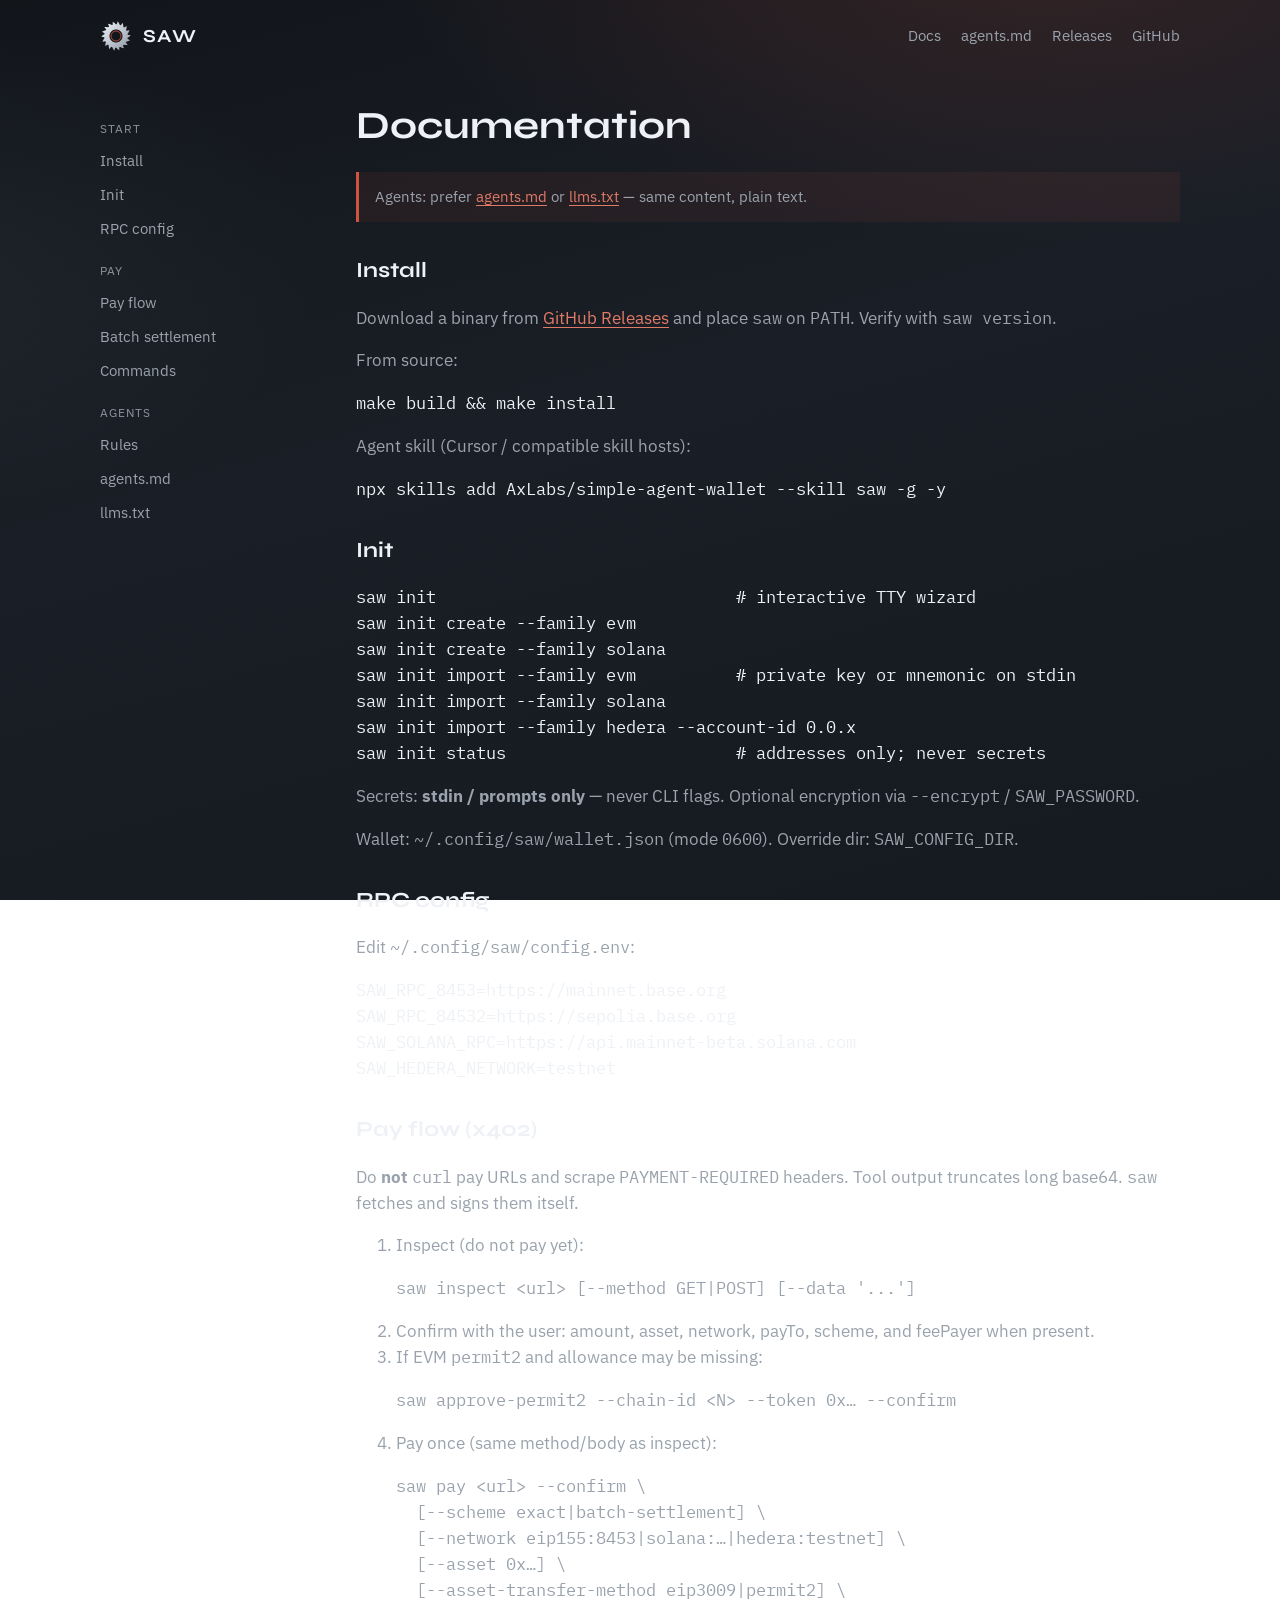
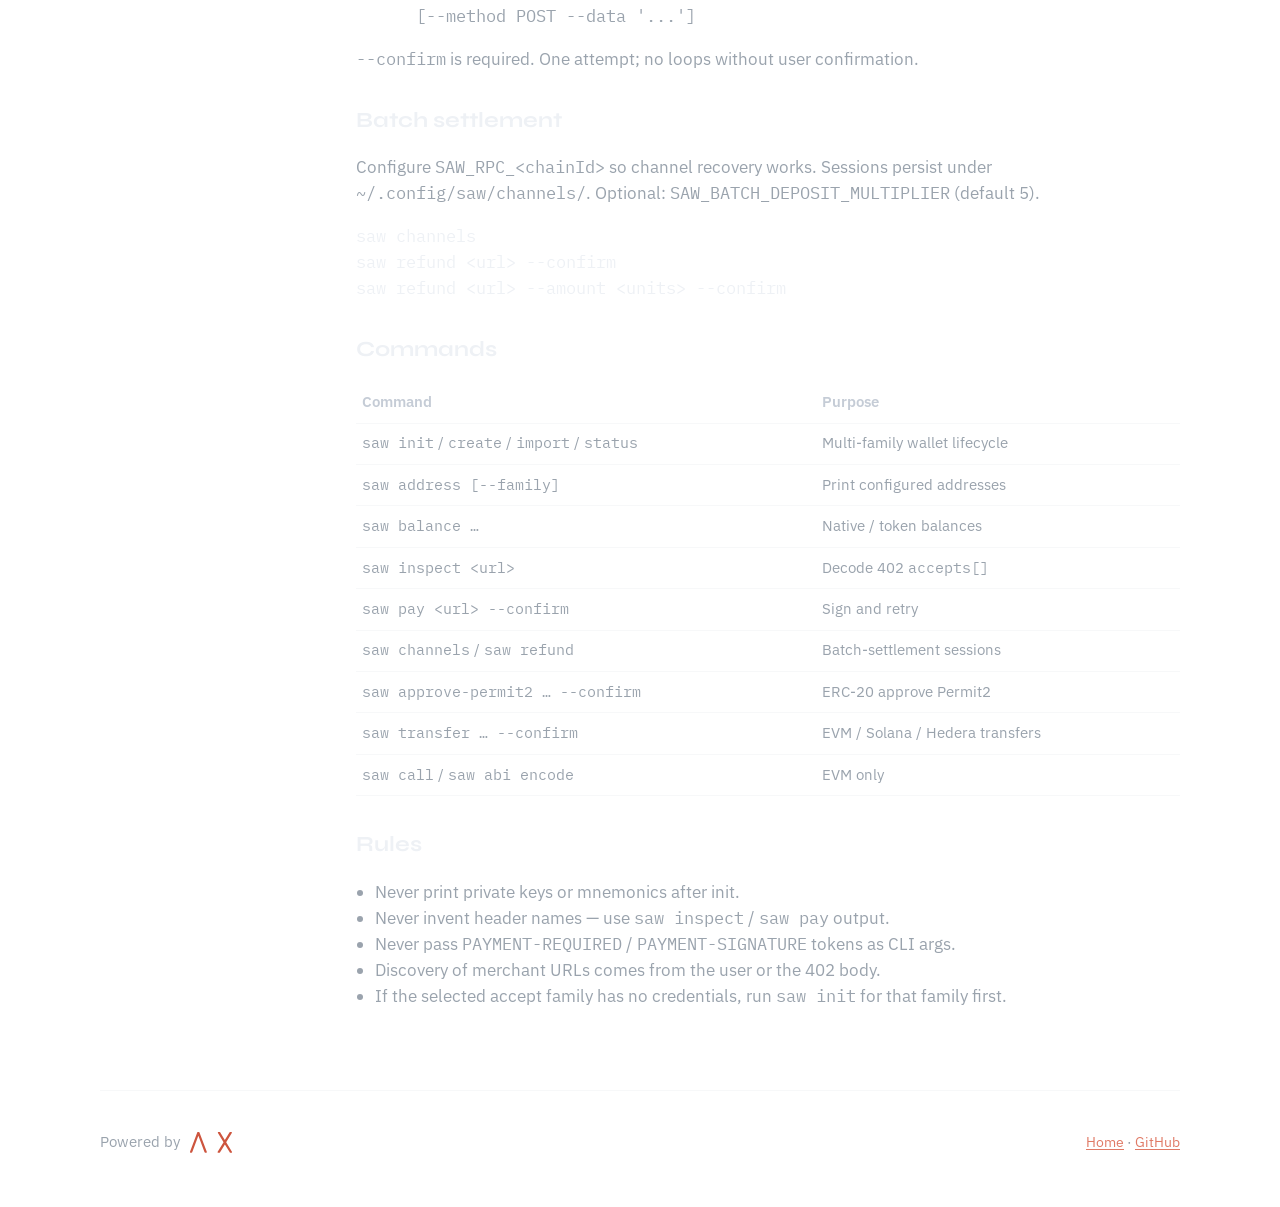
==== docs/docs/index.html @ 2895091c "feat: initial Simple Agent Wallet (saw) release CLI for multi-family x402 payments, agent skill, Apa" ====
<!DOCTYPE html>
<html lang="en">
  <head>
    <meta charset="utf-8" />
    <meta name="viewport" content="width=device-width, initial-scale=1" />
    <title>Docs — SAW</title>
    <meta name="description" content="Documentation for SAW — Simple Agent Wallet." />
    <link rel="icon" href="../assets/saw-mark.svg" type="image/svg+xml" />
    <link rel="preconnect" href="https://fonts.googleapis.com" />
    <link rel="preconnect" href="https://fonts.gstatic.com" crossorigin />
    <link
      href="https://fonts.googleapis.com/css2?family=IBM+Plex+Mono:wght@400;500&family=IBM+Plex+Sans:wght@400;500;600&family=Syne:wght@600;700;800&display=swap"
      rel="stylesheet"
    />
    <link rel="stylesheet" href="../assets/site.css" />
  </head>
  <body>
    <div class="wrap">
      <header class="top">
        <a class="brand" href="../">
          <img src="../assets/saw-mark.svg" alt="" width="32" height="32" />
          <span>SAW</span>
        </a>
        <nav class="nav" aria-label="Primary">
          <a href="./" aria-current="page">Docs</a>
          <a href="../agents.md">agents.md</a>
          <a href="https://github.com/AxLabs/simple-agent-wallet/releases">Releases</a>
          <a href="https://github.com/AxLabs/simple-agent-wallet">GitHub</a>
        </nav>
      </header>

      <div class="docs-shell">
        <nav class="docs-nav" aria-label="Docs">
          <div class="group">Start</div>
          <a href="#install">Install</a>
          <a href="#init">Init</a>
          <a href="#rpc">RPC config</a>
          <div class="group">Pay</div>
          <a href="#pay">Pay flow</a>
          <a href="#batch">Batch settlement</a>
          <a href="#commands">Commands</a>
          <div class="group">Agents</div>
          <a href="#rules">Rules</a>
          <a href="../agents.md">agents.md</a>
          <a href="../llms.txt">llms.txt</a>
        </nav>

        <article class="docs-body">
          <h1>Documentation</h1>
          <p class="agent-note">
            Agents: prefer <a href="../agents.md">agents.md</a> or
            <a href="../llms.txt">llms.txt</a> — same content, plain text.
          </p>

          <h2 id="install">Install</h2>
          <p>
            Download a binary from
            <a href="https://github.com/AxLabs/simple-agent-wallet/releases">GitHub Releases</a>
            and place <code>saw</code> on <code>PATH</code>. Verify with
            <code>saw version</code>.
          </p>
          <p>From source:</p>
          <pre><code>make build &amp;&amp; make install</code></pre>
          <p>Agent skill (Cursor / compatible skill hosts):</p>
          <pre><code>npx skills add AxLabs/simple-agent-wallet --skill saw -g -y</code></pre>

          <h2 id="init">Init</h2>
          <pre><code>saw init                              # interactive TTY wizard
saw init create --family evm
saw init create --family solana
saw init import --family evm          # private key or mnemonic on stdin
saw init import --family solana
saw init import --family hedera --account-id 0.0.x
saw init status                       # addresses only; never secrets</code></pre>
          <p>
            Secrets: <strong>stdin / prompts only</strong> — never CLI flags.
            Optional encryption via <code>--encrypt</code> /
            <code>SAW_PASSWORD</code>.
          </p>
          <p>
            Wallet: <code>~/.config/saw/wallet.json</code> (mode
            <code>0600</code>). Override dir: <code>SAW_CONFIG_DIR</code>.
          </p>

          <h2 id="rpc">RPC config</h2>
          <p>Edit <code>~/.config/saw/config.env</code>:</p>
          <pre><code>SAW_RPC_8453=https://mainnet.base.org
SAW_RPC_84532=https://sepolia.base.org
SAW_SOLANA_RPC=https://api.mainnet-beta.solana.com
SAW_HEDERA_NETWORK=testnet</code></pre>

          <h2 id="pay">Pay flow (x402)</h2>
          <p>
            Do <strong>not</strong> <code>curl</code> pay URLs and scrape
            <code>PAYMENT-REQUIRED</code> headers. Tool output truncates long
            base64. <code>saw</code> fetches and signs them itself.
          </p>
          <ol>
            <li>
              Inspect (do not pay yet):
              <pre><code>saw inspect &lt;url&gt; [--method GET|POST] [--data '...']</code></pre>
            </li>
            <li>
              Confirm with the user: amount, asset, network, payTo, scheme, and
              feePayer when present.
            </li>
            <li>
              If EVM <code>permit2</code> and allowance may be missing:
              <pre><code>saw approve-permit2 --chain-id &lt;N&gt; --token 0x… --confirm</code></pre>
            </li>
            <li>
              Pay once (same method/body as inspect):
              <pre><code>saw pay &lt;url&gt; --confirm \
  [--scheme exact|batch-settlement] \
  [--network eip155:8453|solana:…|hedera:testnet] \
  [--asset 0x…] \
  [--asset-transfer-method eip3009|permit2] \
  [--method POST --data '...']</code></pre>
            </li>
          </ol>
          <p><code>--confirm</code> is required. One attempt; no loops without user confirmation.</p>

          <h2 id="batch">Batch settlement</h2>
          <p>
            Configure <code>SAW_RPC_&lt;chainId&gt;</code> so channel recovery
            works. Sessions persist under <code>~/.config/saw/channels/</code>.
            Optional: <code>SAW_BATCH_DEPOSIT_MULTIPLIER</code> (default 5).
          </p>
          <pre><code>saw channels
saw refund &lt;url&gt; --confirm
saw refund &lt;url&gt; --amount &lt;units&gt; --confirm</code></pre>

          <h2 id="commands">Commands</h2>
          <table>
            <thead>
              <tr>
                <th>Command</th>
                <th>Purpose</th>
              </tr>
            </thead>
            <tbody>
              <tr>
                <td><code>saw init</code> / <code>create</code> / <code>import</code> / <code>status</code></td>
                <td>Multi-family wallet lifecycle</td>
              </tr>
              <tr>
                <td><code>saw address [--family]</code></td>
                <td>Print configured addresses</td>
              </tr>
              <tr>
                <td><code>saw balance …</code></td>
                <td>Native / token balances</td>
              </tr>
              <tr>
                <td><code>saw inspect &lt;url&gt;</code></td>
                <td>Decode 402 <code>accepts[]</code></td>
              </tr>
              <tr>
                <td><code>saw pay &lt;url&gt; --confirm</code></td>
                <td>Sign and retry</td>
              </tr>
              <tr>
                <td><code>saw channels</code> / <code>saw refund</code></td>
                <td>Batch-settlement sessions</td>
              </tr>
              <tr>
                <td><code>saw approve-permit2 … --confirm</code></td>
                <td>ERC-20 approve Permit2</td>
              </tr>
              <tr>
                <td><code>saw transfer … --confirm</code></td>
                <td>EVM / Solana / Hedera transfers</td>
              </tr>
              <tr>
                <td><code>saw call</code> / <code>saw abi encode</code></td>
                <td>EVM only</td>
              </tr>
            </tbody>
          </table>

          <h2 id="rules">Rules</h2>
          <ul>
            <li>Never print private keys or mnemonics after init.</li>
            <li>Never invent header names — use <code>saw inspect</code> / <code>saw pay</code> output.</li>
            <li>Never pass <code>PAYMENT-REQUIRED</code> / <code>PAYMENT-SIGNATURE</code> tokens as CLI args.</li>
            <li>Discovery of merchant URLs comes from the user or the 402 body.</li>
            <li>If the selected accept family has no credentials, run <code>saw init</code> for that family first.</li>
          </ul>
        </article>
      </div>

      <footer class="foot">
        <div class="powered">
          <a class="powered-by" href="https://axlabs.com" rel="noopener">
            <span>Powered by</span>
            <img src="../assets/axlabs-logo.svg" alt="AxLabs" />
          </a>
          <p class="foot-meta">
            <a href="../">Home</a> ·
            <a href="https://github.com/AxLabs/simple-agent-wallet">GitHub</a>
          </p>
        </div>
      </footer>
    </div>
  </body>
</html>
---- docs/assets/site.css ----
:root {
  --bg0: #12151a;
  --bg1: #1a1f27;
  --bg2: #242b35;
  --steel: #c5ccd6;
  --steel-dim: #8b949e;
  --ink: #eef1f5;
  --muted: #9aa3ad;
  --accent: #cd553e;
  --accent-soft: #e07a66;
  --line: rgba(197, 204, 214, 0.14);
  --font-display: "Syne", "Segoe UI", sans-serif;
  --font-body: "IBM Plex Sans", "Segoe UI", sans-serif;
  --font-mono: "IBM Plex Mono", ui-monospace, monospace;
}

*,
*::before,
*::after {
  box-sizing: border-box;
}

html {
  scroll-behavior: smooth;
}

body {
  margin: 0;
  min-height: 100vh;
  color: var(--ink);
  font-family: var(--font-body);
  font-size: 1.05rem;
  line-height: 1.55;
  background:
    radial-gradient(1200px 600px at 80% -10%, rgba(205, 85, 62, 0.18), transparent 55%),
    radial-gradient(900px 500px at -10% 30%, rgba(140, 160, 180, 0.08), transparent 50%),
    linear-gradient(165deg, var(--bg0), var(--bg1) 45%, #151920);
  background-attachment: fixed;
}

a {
  color: var(--accent-soft);
  text-decoration-thickness: 1px;
  text-underline-offset: 0.18em;
}

a:hover {
  color: #f0a090;
}

.wrap {
  width: min(1080px, calc(100% - 2.5rem));
  margin-inline: auto;
}

/* —— Nav —— */
.top {
  display: flex;
  align-items: center;
  justify-content: space-between;
  gap: 1rem;
  padding: 1.25rem 0;
}

.brand {
  display: inline-flex;
  align-items: center;
  gap: 0.7rem;
  color: var(--ink);
  text-decoration: none;
  font-family: var(--font-display);
  font-weight: 700;
  letter-spacing: 0.04em;
}

.brand img {
  width: 2rem;
  height: 2rem;
}

.brand span {
  font-size: 1.15rem;
}

.nav {
  display: flex;
  gap: 1.25rem;
  font-size: 0.95rem;
}

.nav a {
  color: var(--muted);
  text-decoration: none;
}

.nav a:hover {
  color: var(--ink);
}

/* —— Hero —— */
.hero {
  position: relative;
  display: grid;
  align-items: center;
  padding: 1.5rem 0 2.5rem;
  overflow: visible;
}

.hero-grid {
  display: grid;
  grid-template-columns: 1.1fr 0.9fr;
  gap: 2.5rem;
  align-items: center;
}

.hero-copy {
  position: relative;
  z-index: 1;
}

.hero h1 {
  margin: 0;
  font-family: var(--font-display);
  font-size: clamp(2.8rem, 7vw, 5rem);
  font-weight: 800;
  letter-spacing: -0.03em;
  line-height: 1;
}

.hero .sub {
  margin: 0.55rem 0 0.85rem;
  font-family: var(--font-body);
  font-size: clamp(1.15rem, 2.4vw, 1.45rem);
  font-weight: 500;
  letter-spacing: 0.01em;
  line-height: 1.35;
  color: var(--steel);
}

.btn {
  display: inline-flex;
  align-items: center;
  justify-content: center;
  gap: 0.45rem;
  padding: 0.75rem 1.2rem;
  border-radius: 0.35rem;
  font-family: var(--font-body);
  font-weight: 600;
  font-size: 0.95rem;
  letter-spacing: 0.01em;
  line-height: 1.3;
  text-decoration: none;
  border: 1px solid transparent;
  transition: transform 0.2s ease, background 0.2s ease, border-color 0.2s ease;
}

.lede {
  margin: 0 0 1.75rem;
  max-width: 32rem;
  color: var(--muted);
  font-size: 1.15rem;
}

.cta-row {
  display: flex;
  flex-wrap: wrap;
  gap: 0.75rem;
}

.hero-install {
  margin-top: 1.75rem;
  max-width: 36rem;
  animation: rise 0.7s ease both;
  animation-delay: 0.22s;
}

.hero-install .cmd-label {
  margin: 0 0 0.45rem;
  color: var(--steel-dim);
  font-size: 0.85rem;
  text-transform: uppercase;
  letter-spacing: 0.06em;
}

.hero-install pre {
  margin: 0;
}

.btn:hover {
  transform: translateY(-1px);
}

.btn-primary {
  background: var(--accent);
  color: #fff;
}

.btn-primary:hover {
  background: #b84834;
  color: #fff;
}

.btn-ghost {
  background: transparent;
  color: var(--ink);
  border-color: var(--line);
}

.btn-ghost:hover {
  border-color: var(--steel-dim);
  color: var(--ink);
}

.hero-visual {
  position: relative;
  display: grid;
  place-items: center;
  min-height: 22rem;
}

.blade {
  width: min(22rem, 70vw);
  height: auto;
  filter: drop-shadow(0 12px 28px rgba(0, 0, 0, 0.4));
  animation: spin 64s linear infinite;
}

.blade-ring {
  position: absolute;
  inset: 10%;
  border: 1px solid var(--line);
  border-radius: 50%;
  animation: pulse 5s ease-in-out infinite;
  pointer-events: none;
}

@keyframes spin {
  to {
    transform: rotate(360deg);
  }
}

@keyframes pulse {
  0%,
  100% {
    opacity: 0.35;
    transform: scale(1);
  }
  50% {
    opacity: 0.7;
    transform: scale(1.03);
  }
}

@keyframes rise {
  from {
    opacity: 0;
    transform: translateY(12px);
  }
  to {
    opacity: 1;
    transform: translateY(0);
  }
}

.hero-copy > * {
  animation: rise 0.7s ease both;
}

.hero-copy > *:nth-child(2) {
  animation-delay: 0.08s;
}

.hero-copy > *:nth-child(3) {
  animation-delay: 0.16s;
}

/* —— Sections —— */
.section {
  padding: 3.5rem 0;
  border-top: 1px solid var(--line);
}

.section h2 {
  margin: 0 0 0.75rem;
  font-family: var(--font-display);
  font-size: 1.75rem;
  letter-spacing: -0.02em;
}

.section p {
  margin: 0 0 1rem;
  color: var(--muted);
  max-width: 40rem;
}

.features {
  display: grid;
  grid-template-columns: repeat(3, 1fr);
  gap: 1.25rem;
  margin-top: 1.75rem;
}

.feature {
  padding: 1.1rem 0;
  border-top: 2px solid var(--accent);
}

.feature h3 {
  margin: 0 0 0.4rem;
  font-family: var(--font-display);
  font-size: 1.1rem;
}

.feature p {
  margin: 0;
  font-size: 0.95rem;
}

pre,
code {
  font-family: var(--font-mono);
}

.section .cmd-label {
  margin: 1.75rem 0 0;
  color: var(--steel);
  font-size: 0.95rem;
}

.section .cmd-label + pre {
  margin-top: 0.55rem;
}


/* —— Docs layout —— */
.docs-shell {
  display: grid;
  grid-template-columns: 14rem 1fr;
  gap: 2rem;
  padding: 1.5rem 0 4rem;
}

.docs-nav {
  position: sticky;
  top: 1rem;
  align-self: start;
  padding: 0.5rem 0;
  font-size: 0.92rem;
}

.docs-nav a {
  display: block;
  padding: 0.35rem 0;
  color: var(--muted);
  text-decoration: none;
}

.docs-nav a:hover,
.docs-nav a[aria-current="page"] {
  color: var(--ink);
}

.docs-nav .group {
  margin: 1rem 0 0.35rem;
  color: var(--steel-dim);
  font-size: 0.75rem;
  text-transform: uppercase;
  letter-spacing: 0.08em;
}

.docs-body h1 {
  margin: 0 0 0.75rem;
  font-family: var(--font-display);
  font-size: clamp(1.8rem, 4vw, 2.4rem);
}

.docs-body h2 {
  margin: 2rem 0 0.6rem;
  font-family: var(--font-display);
  font-size: 1.35rem;
}

.docs-body h3 {
  margin: 1.4rem 0 0.4rem;
  font-family: var(--font-display);
  font-size: 1.05rem;
}

.docs-body p,
.docs-body li {
  color: var(--muted);
}

.docs-body ul {
  padding-left: 1.2rem;
}

.docs-body table {
  width: 100%;
  border-collapse: collapse;
  margin: 1rem 0;
  font-size: 0.92rem;
}

.docs-body th,
.docs-body td {
  border-bottom: 1px solid var(--line);
  padding: 0.55rem 0.4rem;
  text-align: left;
  vertical-align: top;
}

.docs-body th {
  color: var(--steel);
  font-weight: 600;
}

.docs-body td {
  color: var(--muted);
}

.agent-note {
  margin: 1rem 0 1.5rem;
  padding: 0.85rem 1rem;
  border-left: 3px solid var(--accent);
  background: rgba(205, 85, 62, 0.08);
  color: var(--steel);
  font-size: 0.95rem;
}

/* —— Footer —— */
.foot {
  border-top: 1px solid var(--line);
  padding: 1.75rem 0 2.5rem;
}

.powered {
  display: flex;
  flex-wrap: wrap;
  align-items: center;
  justify-content: space-between;
  gap: 1rem;
}

.powered-by {
  display: inline-flex;
  align-items: center;
  gap: 0.65rem;
  color: var(--muted);
  text-decoration: none;
  font-size: 0.92rem;
}

.powered-by:hover {
  color: var(--ink);
}

.powered-by img {
  height: 1.35rem;
  width: auto;
}

.foot-meta {
  color: var(--steel-dim);
  font-size: 0.85rem;
}

@media (max-width: 860px) {
  .hero-grid,
  .features,
  .docs-shell {
    grid-template-columns: 1fr;
  }

  .docs-nav {
    position: static;
    display: flex;
    flex-wrap: wrap;
    gap: 0.75rem 1.25rem;
  }

  .docs-nav .group {
    width: 100%;
    margin-top: 0.25rem;
  }

  .hero {
    min-height: auto;
    padding-top: 1rem;
  }

  .hero-visual {
    order: -1;
    min-height: 14rem;
  }

  .blade {
    width: min(16rem, 60vw);
  }
}
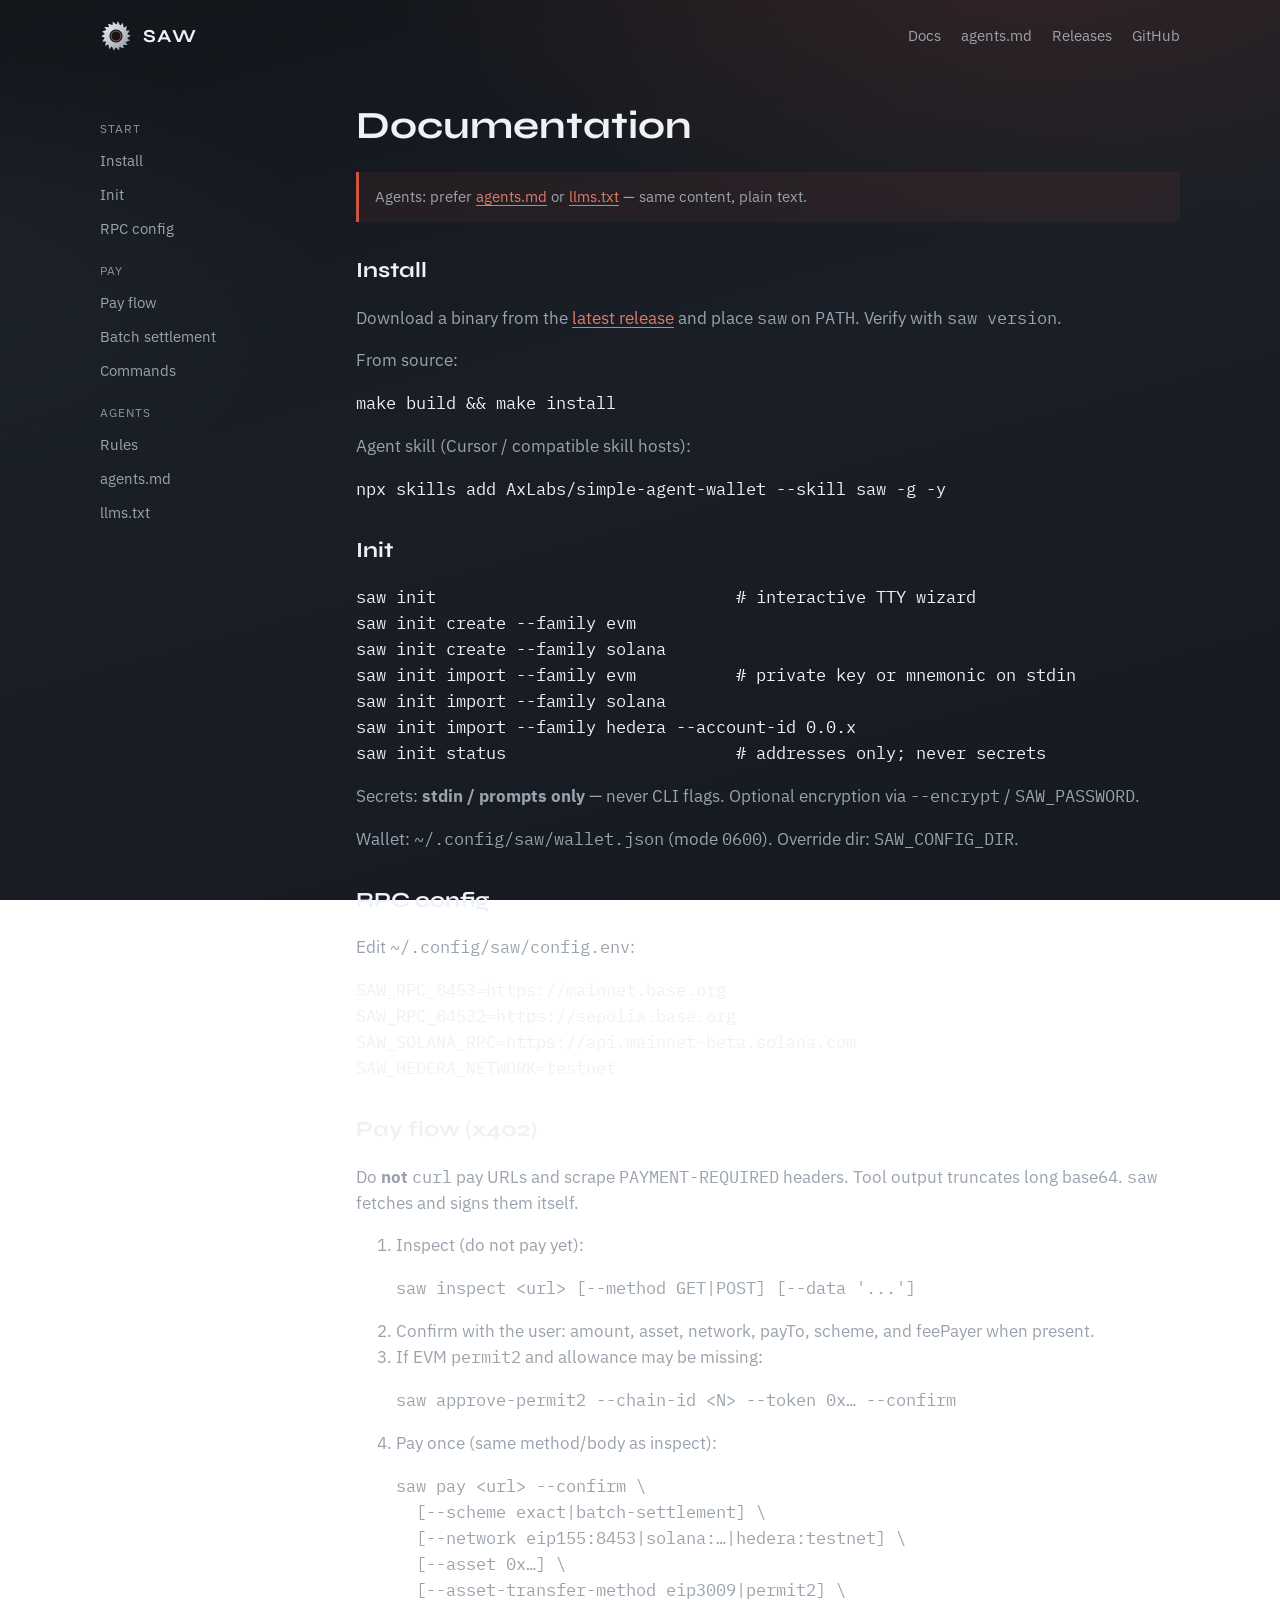
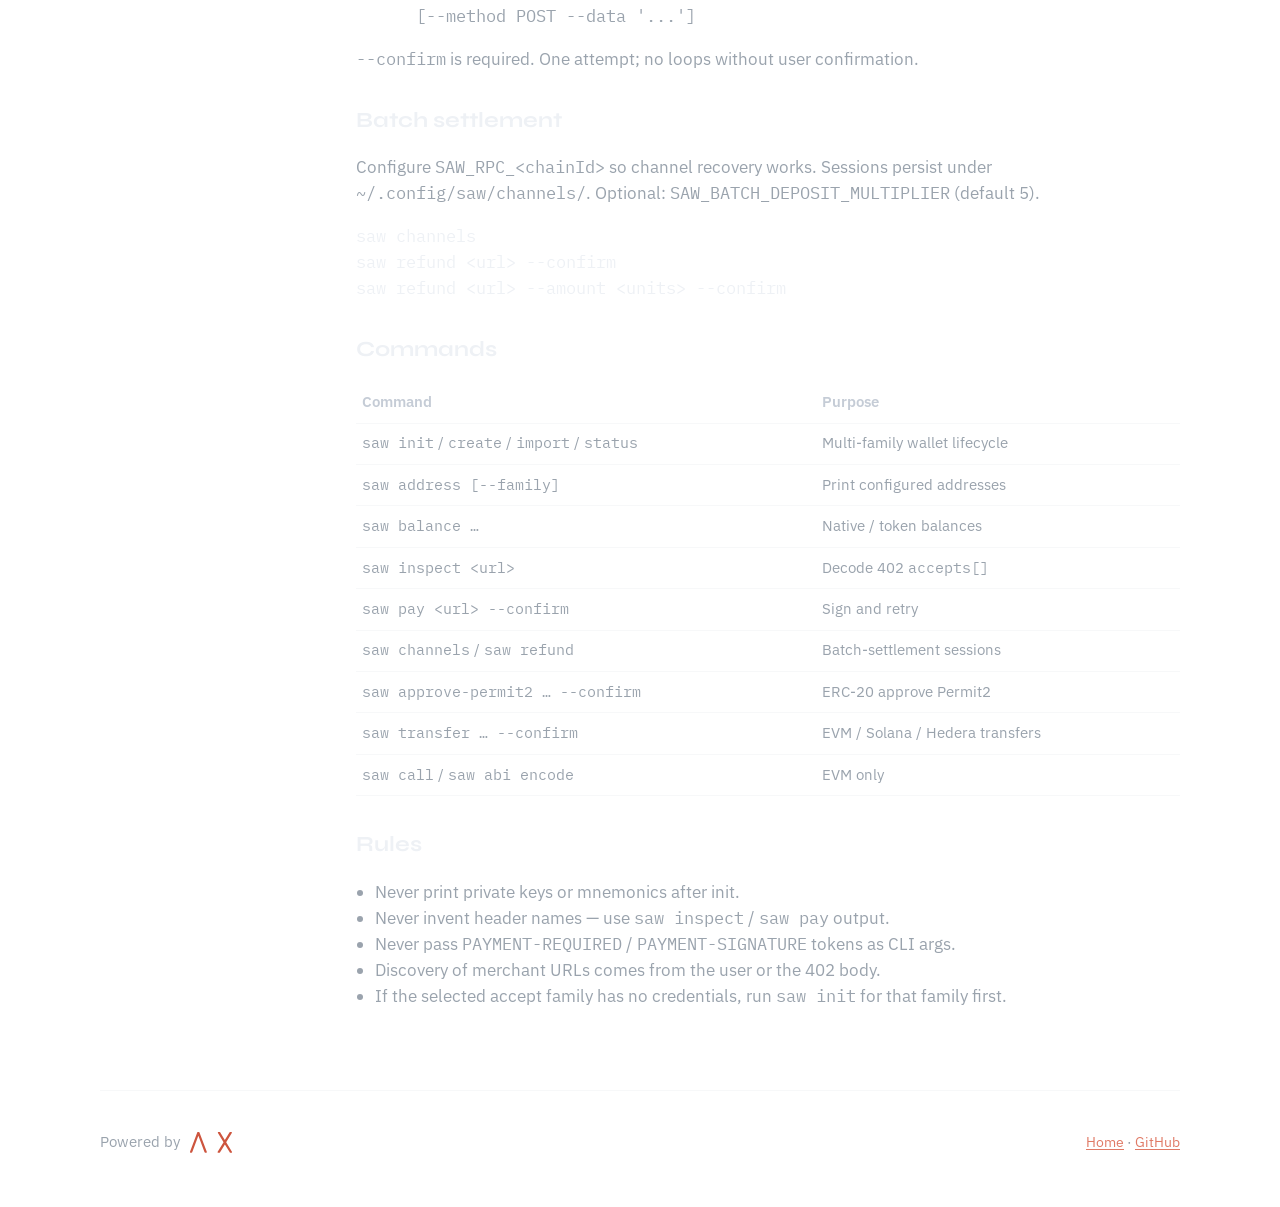
==== commit 1f1b018d: "docs: point install CTAs at latest GitHub release" ====
--- a/docs/docs/index.html
+++ b/docs/docs/index.html
@@ -24,7 +24,7 @@
         <nav class="nav" aria-label="Primary">
           <a href="./" aria-current="page">Docs</a>
           <a href="../agents.md">agents.md</a>
-          <a href="https://github.com/AxLabs/simple-agent-wallet/releases">Releases</a>
+          <a href="https://github.com/AxLabs/simple-agent-wallet/releases/latest">Releases</a>
           <a href="https://github.com/AxLabs/simple-agent-wallet">GitHub</a>
         </nav>
       </header>
@@ -54,8 +54,8 @@
 
           <h2 id="install">Install</h2>
           <p>
-            Download a binary from
-            <a href="https://github.com/AxLabs/simple-agent-wallet/releases">GitHub Releases</a>
+            Download a binary from the
+            <a href="https://github.com/AxLabs/simple-agent-wallet/releases/latest">latest release</a>
             and place <code>saw</code> on <code>PATH</code>. Verify with
             <code>saw version</code>.
           </p>
